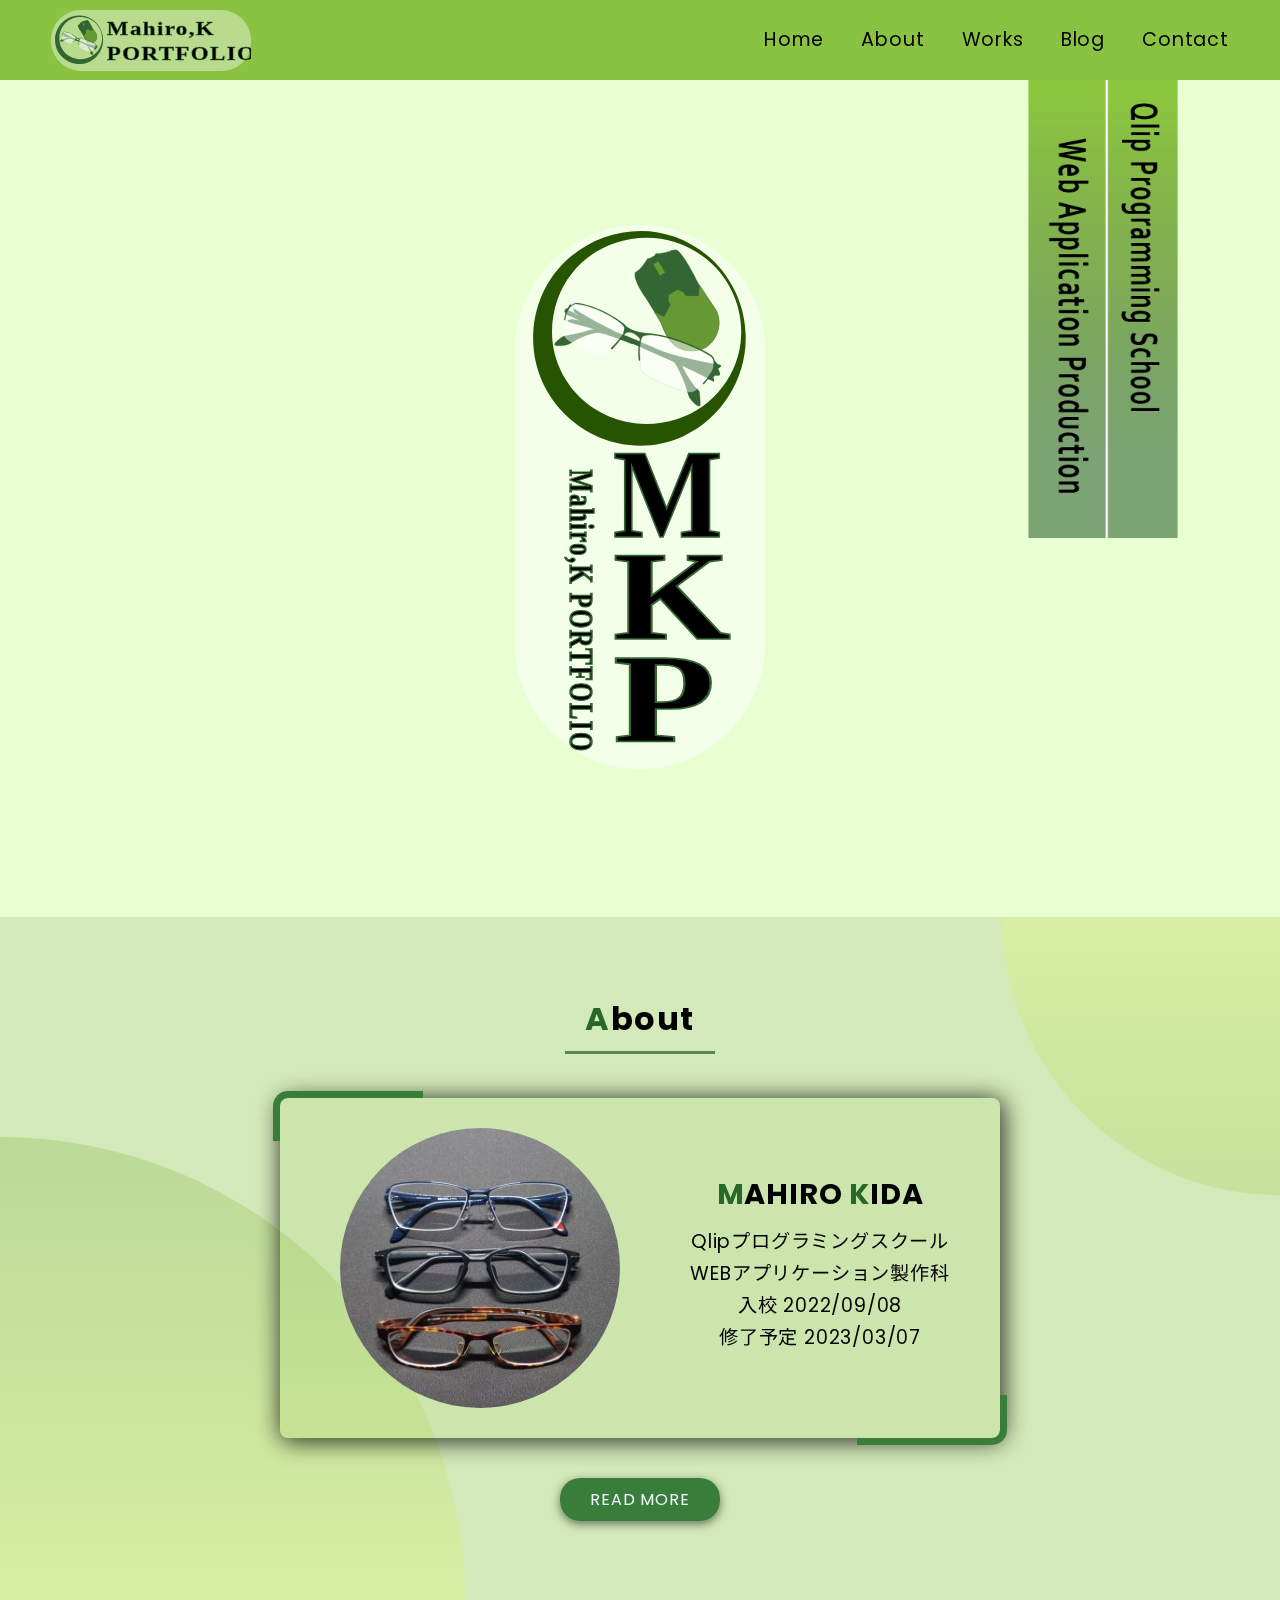
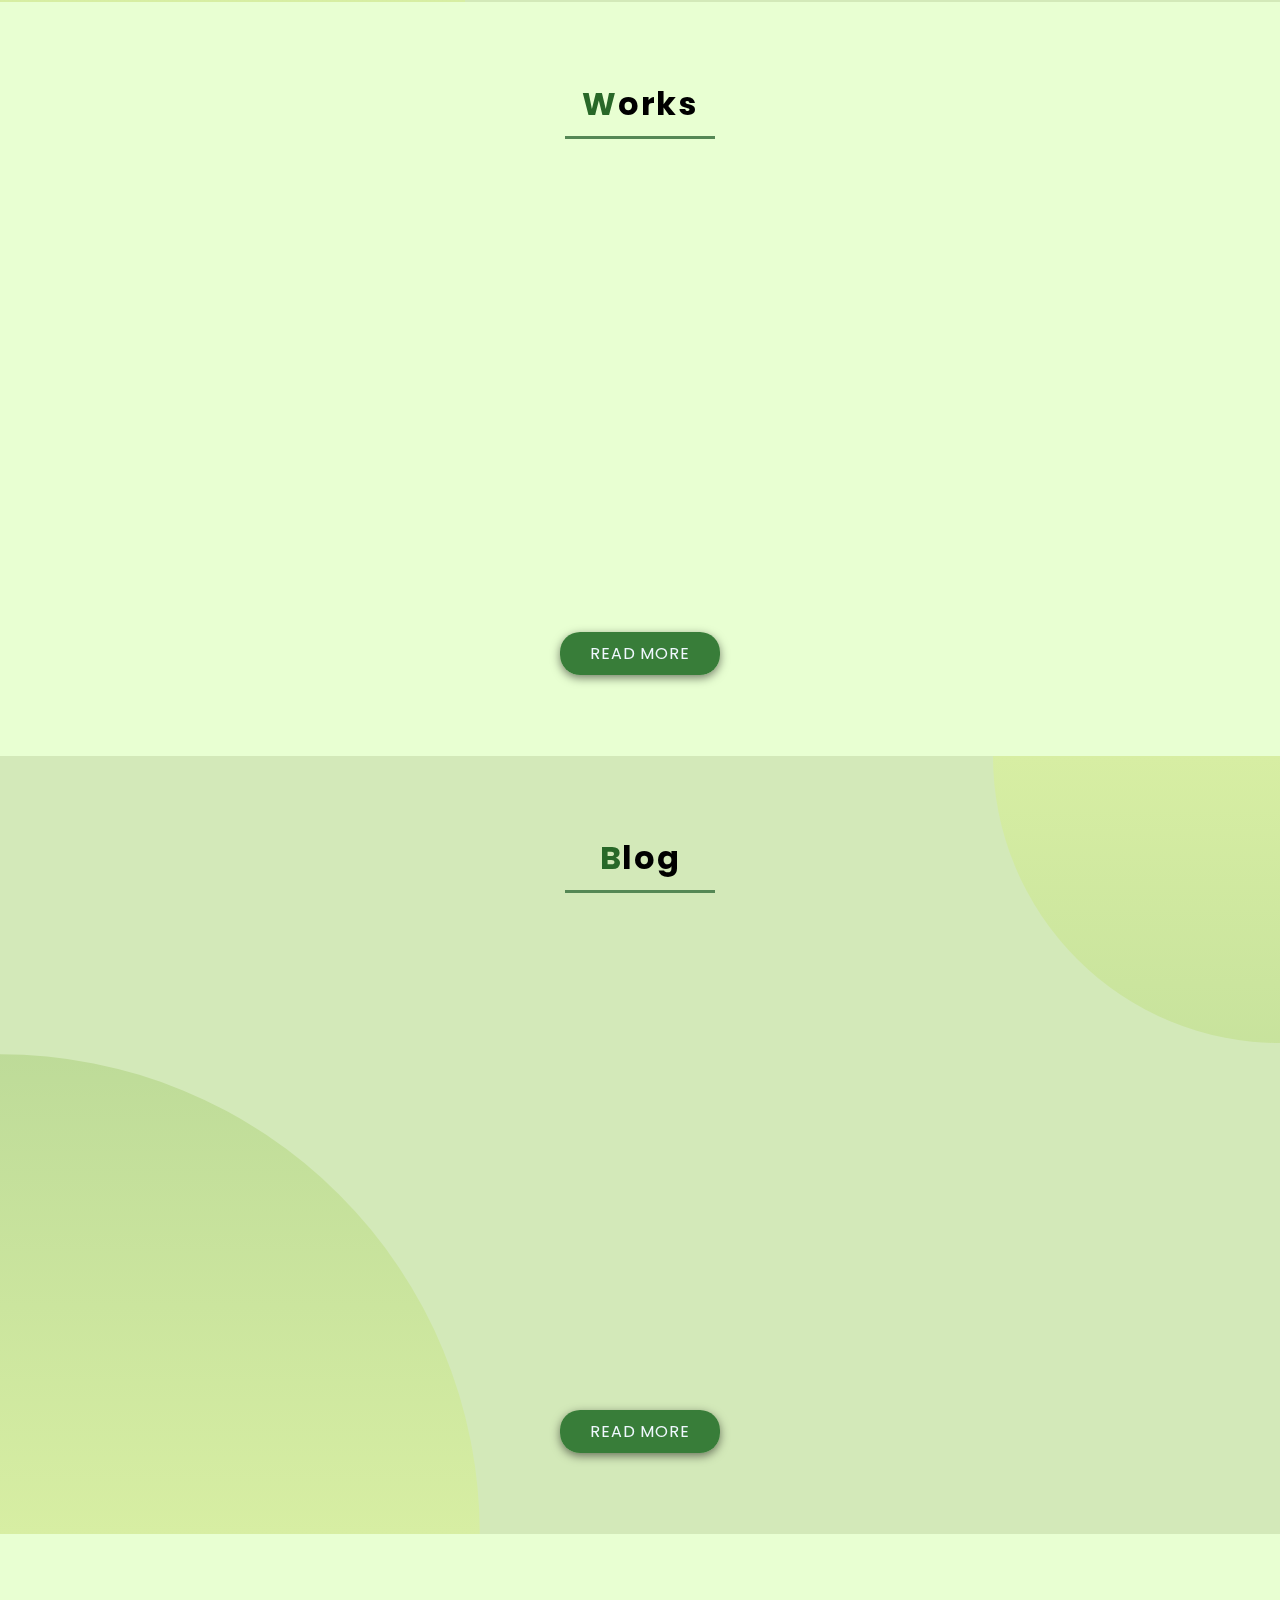
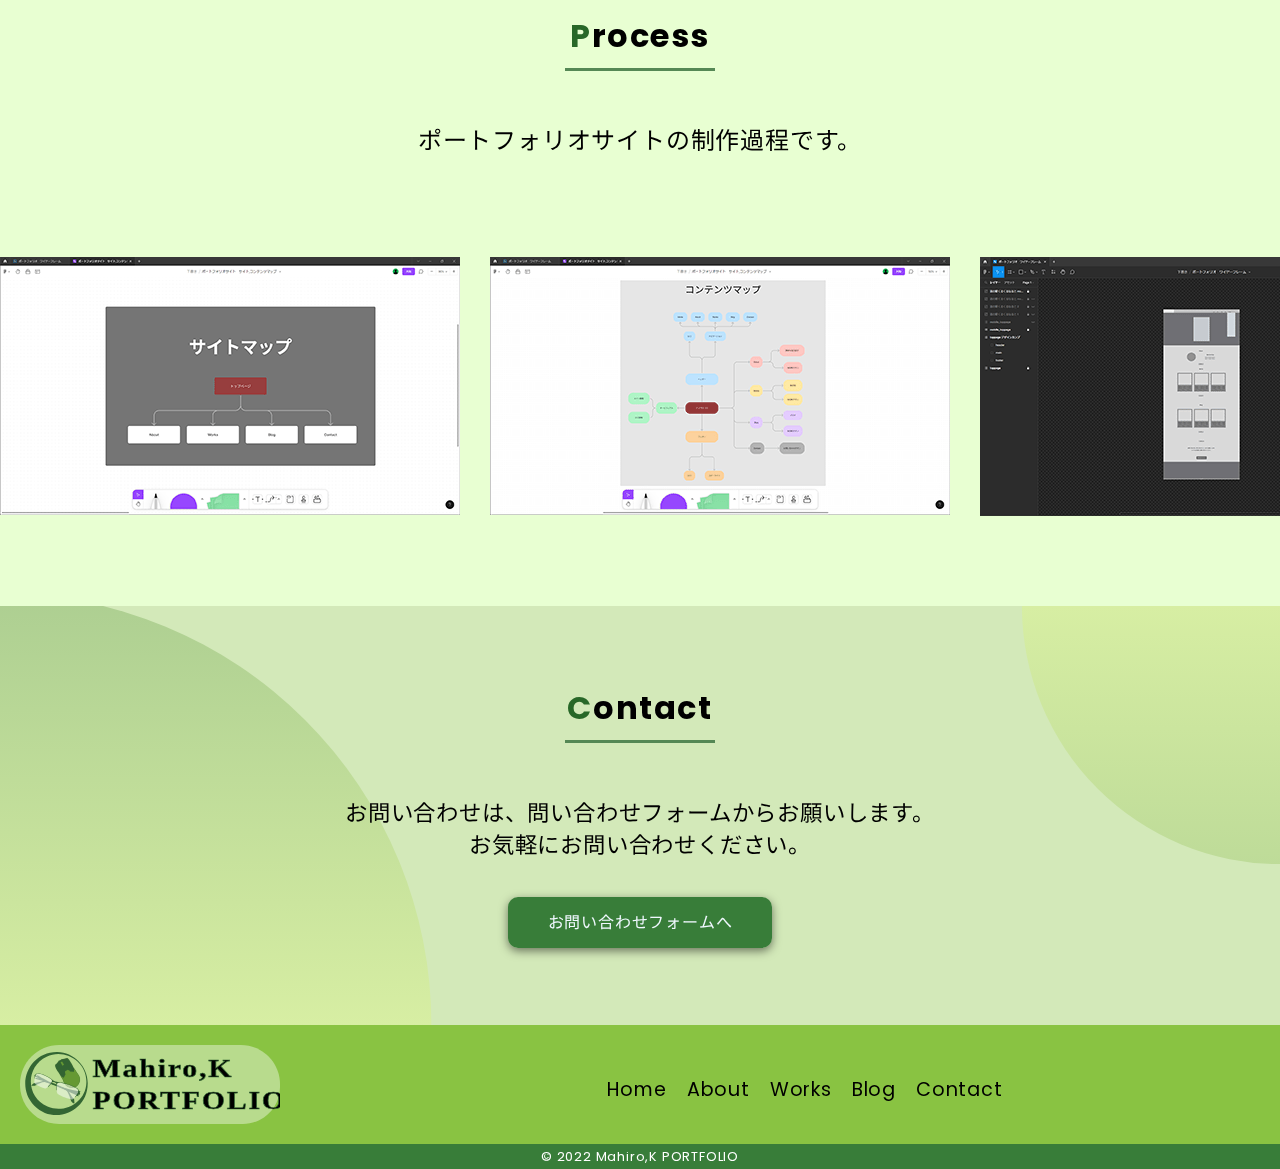
==== github_portfolio/index.html @ c5078388 "Add files via upload" ====
<!DOCTYPE html>
<html lang="ja">
  <head>
    <meta charset="UTF-8" />
    <meta http-equiv="X-UA-Compatible" content="IE=edge" />
    <meta name="viewport" content="width=device-width, initial-scale=1.0" />
    <title>Mahiro,K PORTFOLIO</title>
    <style>
      @import url("https://fonts.googleapis.com/css2?family=Noto+Sans+JP:wght@100;300;400;500;700&family=Poppins:wght@100;200;300;400;500;600;700&display=swap");
    </style>
    <link rel="preconnect" href="https://fonts.googleapis.com" />
    <link rel="preconnect" href="https://fonts.gstatic.com" crossorigin />
    <link
      href="https://fonts.googleapis.com/css2?family=Noto+Sans+JP:wght@100;300;400;500;700&family=Poppins:wght@100;200;300;400;500;600;700&display=swap"
      rel="stylesheet"
    />
    <link
      rel="apple-touch-icon"
      sizes="180x180"
      href="./img/favicon/apple-touch-icon.png"
    />
    <link
      rel="icon"
      type="image/png"
      sizes="32x32"
      href="./img/favicon/favicon-32x32.png"
    />
    <link
      rel="icon"
      type="image/png"
      sizes="16x16"
      href="./img/favicon/favicon-16x16.png"
    />
    <link rel="manifest" href="./img/favicon/site.webmanifest" />
    <link
      rel="mask-icon"
      href="./img/favicon/safari-pinned-tab.svg"
      color="#5bbad5"
    />
    <link rel="shortcut icon" href="./img/favicon/favicon.ico" />
    <meta name="msapplication-TileColor" content="#da532c" />
    <meta name="theme-color" content="#ffffff" />
    <script src="./js/smoothscroll.min.js"></script>
    <link rel="stylesheet" href="./css/reset.css" />
    <link rel="stylesheet" href="./css/common.css" />
  </head>

  <body>
    <div class="wrapper">
      <!-- ヘッダー -->
      <header class="header-area">
        <div class="header">
          <div class="header-inner flex">
            <h1 class="header-logo">
              <a href="./index.html">
                <img src="./img/pf-logo.svg" alt="Mahiro,K PORTFOLIO" />
              </a>
            </h1>

            <!-- ハンバーガーメニュー -->
            <div class="hamburger-menu">
              <input type="checkbox" id="menu-btn-check" />

              <label for="menu-btn-check" class="menu-btn"><span></span></label>

              <div class="menu-content">
                <ul>
                  <li><a href="./index.html">Home</a></li>
                  <li><a href="./html/about.html">About</a></li>
                  <li><a href="./html/works-catalog.html">Works</a></li>
                  <li><a href="./html/blog-catalog.html">Blog</a></li>
                  <li><a href="./html/contactform.html">Contact</a></li>
                </ul>
              </div>
            </div>

            <!-- ナヴィゲーション -->
            <nav class="header-nav">
              <ul class="nav flex">
                <li><a href="./index.html">Home</a></li>
                <li><a href="./html/about.html">About</a></li>
                <li><a href="./html/works-catalog.html">Works</a></li>
                <li><a href="./html/blog-catalog.html">Blog</a></li>
                <li><a href="./html/contactform.html">Contact</a></li>
              </ul>
            </nav>
          </div>
        </div>

        <!-- ページトップボタン -->
        <div class="home">
          <img src="./img/Top-btn@3x.png" alt="" />
        </div>
      </header>

      <!-- メイン -->
      <main class="main">
        <!-- ファーストビュー、キービジュアル -->
        <div class="hero-area">
          <img src="./img/hero-img/hero-img01.jpg" alt="キービジュアル01" />
          <img src="./img/hero-img/hero-img02.jpg" alt="キービジュアル02" />
          <img src="./img/hero-img/hero-img03.jpg" alt="キービジュアル03" />

          <h2 class="hero-logo">
            <img src="./img/pf-hero-logo.svg" alt="ヒーローロゴ" />
          </h2>

          <p class="hero-title">
            <img
              src="./img/pf-main-title@3x.png"
              alt="QlipプログラミングスクールWEBアプリケーション製作科"
            />
          </p>
        </div>

        <!-- アバウト -->
        <section class="about">
          <div class="inner position-relative-1">
            <h2 class="about-title"><span class="heading">A</span>bout</h2>
            <div class="about-content flex">
              <div>
                <img
                  src="./img/about-photo.JPG"
                  alt="自画像"
                  class="about-icon"
                />
              </div>

              <div class="about-me">
                <h3 class="name">
                  <span class="heading">M</span>AHIRO
                  <span class="heading">K</span>IDA
                </h3>
                <p class="about-text">
                  Qlipプログラミングスクール<br />
                  WEBアプリケーション製作科<br />
                  入校 2022/09/08 <br />
                  修了予定 2023/03/07
                </p>
              </div>
            </div>
            <div class="btn-area">
              <a href="./html/about.html" class="btn-primary">READ MORE</a>
            </div>
          </div>
        </section>

        <!-- ワークス -->
        <section class="works">
          <div class="inner position-relative-1">
            <h2 class="works-title"><span class="heading">W</span>orks</h2>
            <ul class="works-list flex">
              <li class="fade">
                <img src="./img/works01.png" alt="works01" />
                <h3 class="works-list_title">Facebookカバー制作</h3>
                <p class="works-list_description">
                  制作課題としてクリップ のFacebookカバーを制作しました。
                </p>
              </li>

              <li class="fade">
                <img src="./img/works02.png" alt="works02" />
                <h3 class="works-list_title">サイトロゴ制作</h3>
                <p class="works-list_description">
                  Adobe
                  Illustratorを使用してポートフォリオサイト用のロゴをデザインしました。
                </p>
              </li>

              <li class="fade">
                <img src="./img/coming_soon@250x250.jpg" alt="works03" />
                <h3 class="works-list_title">整数判定プログラム</h3>
                <p class="works-list_description">
                  Lorem ipsum dolor sit amet consectetur adipisicing elit.
                </p>
              </li>
            </ul>

            <div class="btn-area">
              <a href="./html/works-catalog.html" class="btn-primary"
                >READ MORE</a
              >
            </div>
          </div>
        </section>

        <!-- ブログ -->
        <section class="blog">
          <div class="inner position-relative-1">
            <h2 class="blog-title"><span class="heading">B</span>log</h2>
            <ul class="blog-list flex">
              <li class="fade">
                <a href="./html/blog/blog-01.html">
                  <img src="./img/blog-img@250x250.jpg" alt="blog01" />
                  <h3 class="blog-list_title">第3回朝礼</h3>
                  <p class="blog-list_description">
                    テーマ「身に着けたいWEBサイト技術」でCSSだけでスライドショー実装に挑戦しました。
                  </p>
                </a>
              </li>

              <li class="fade">
                <img src="./img/coming_soon@250x250.jpg" alt="blog02" />
                <h3 class="blog-list_title">Coming soon</h3>
                <p class="blog-list_description">
                  Lorem ipsum, dolor sit amet consectetur adipisicing elit.
                </p>
              </li>

              <li class="fade">
                <img src="./img/coming_soon@250x250.jpg" alt="blog03" />
                <h3 class="blog-list_title">Coming soon</h3>
                <p class="blog-list_description">
                  Lorem ipsum, dolor sit amet consectetur adipisicing elit.
                </p>
              </li>
            </ul>

            <div class="btn-area">
              <a href="./html/blog-catalog.html" class="btn-primary"
                >READ MORE</a
              >
            </div>
          </div>
        </section>

        <!-- プロセス -->
        <section class="process">
          <div class="process-inner position-relative-1">
            <h2 class="process-title"><span class="heading">P</span>rocess</h2>
            <p class="process-text">ポートフォリオサイトの制作過程です。</p>

            <div class="slide-area">
              <ul class="slide">
                <li class="slide-item">
                  <img
                    src="./img/process-img/process-img01.png"
                    alt="サイトマップ"
                  />
                </li>
                <li class="slide-item">
                  <img
                    src="./img/process-img/process-img02.png"
                    alt="コンテンツマップ"
                  />
                </li>
                <li class="slide-item">
                  <img
                    src="./img/process-img/process-img03.png"
                    alt="ワイヤーフレーム"
                  />
                </li>
                <li class="slide-item">
                  <img
                    src="./img/process-img/process-img04.png"
                    alt="サイトロゴ制作"
                  />
                </li>
                <li class="slide-item">
                  <img
                    src="./img/process-img/process-img05.png"
                    alt="デザインカンプ"
                  />
                </li>
                <li class="slide-item">
                  <img
                    src="./img/process-img/process-img06.png"
                    alt="コーディング"
                  />
                </li>
                <li class="slide-item">
                  <img
                    src="./img/process-img/process-img07.png"
                    alt="トップページ完成"
                  />
                </li>
              </ul>

              <ul class="slide">
                <li class="slide-item">
                  <img
                    src="./img/process-img/process-img01.png"
                    alt="サイトマップ"
                  />
                </li>
                <li class="slide-item">
                  <img
                    src="./img/process-img/process-img02.png"
                    alt="コンテンツマップ"
                  />
                </li>
                <li class="slide-item">
                  <img
                    src="./img/process-img/process-img03.png"
                    alt="ワイヤーフレーム"
                  />
                </li>
                <li class="slide-item">
                  <img
                    src="./img/process-img/process-img04.png"
                    alt="サイトロゴ制作"
                  />
                </li>
                <li class="slide-item">
                  <img
                    src="./img/process-img/process-img05.png"
                    alt="デザインカンプ"
                  />
                </li>
                <li class="slide-item">
                  <img
                    src="./img/process-img/process-img06.png"
                    alt="コーディング"
                  />
                </li>
                <li class="slide-item">
                  <img
                    src="./img/process-img/process-img07.png"
                    alt="トップページ完成"
                  />
                </li>
              </ul>
            </div>
          </div>
        </section>

        <!-- コンタクト -->
        <section class="contact">
          <div class="inner position-relative-1">
            <h2 class="contact-title"><span class="heading">C</span>ontact</h2>

            <p class="contact-text">
              お問い合わせは、問い合わせフォームからお願いします。<br />
              お気軽にお問い合わせください。
            </p>

            <div class="btn-area">
              <a href="./html/contactform.html" class="btn-contact">
                お問い合わせフォームへ
              </a>
            </div>
          </div>
        </section>
      </main>

      <!-- フッター -->
      <footer class="footer">
        <div class="footer-content">
          <div class="footer-nav">
            <ul>
              <li><a href="./index.html">Home</a></li>
              <li><a href="./html/about.html">About</a></li>
              <li><a href="./html/works-catalog.html">Works</a></li>
              <li><a href="./html/blog-catalog.html">Blog</a></li>
              <li><a href="./html/contactform.html">Contact</a></li>
            </ul>
          </div>

          <div class="footer-logo">
            <img src="./img/pf-logo.svg" alt="ロゴ" />
          </div>
        </div>

        <div class="cr">
          <small>© 2022 Mahiro,K PORTFOLIO</small>
        </div>
      </footer>
    </div>

    <script src="./js/vanilla-tilt.min.js"></script>
    <script>
      VanillaTilt.init(document.querySelector(".about-content"), {
        max: 15,
        speed: 400,
        glare: true,
        "max-glare": 1,
      });
    </script>
    <script src="./js/index.js"></script>
  </body>
</html>
---- github_portfolio/css/common.css ----
@charset "utf-8";

html {
  font-family: "Segoe UI", "Poppins", "Noto Sans JP", sans-serif;
  font-size: 1rem;
  line-height: 1.5rem;
  letter-spacing: 0.05rem;
}

body {
  background-color: rgb(232, 255, 210);
}

.wrapper {
  width: 100%;
}

img {
  max-width: 100%;
  height: auto;
}

/* インナーレイアウト */
.header-inner {
  max-width: 1440px;
  margin: 0 auto;
}

.inner {
  max-width: 1280px;
  margin: 0 auto;
  min-height: 10vh;
}

.process-inner {
  width: 100%;
  overflow: hidden;
}

/* ヘッダーレイアウト */
.header-area {
  width: 100%;
  height: 60px;
  background: rgb(137, 195, 65);
}

.header {
  width: 100%;
  height: 60px;
  padding: 10px 4%;
  margin: 0 auto;
}

.header-nav {
  display: none;
}

.header-logo {
  width: 150px;
  flex-shrink: 0;
}

/* ハンバーガーメニュー */
.menu-btn {
  position: fixed;
  top: 10px;
  right: 10px;
  display: flex;
  width: 40px;
  height: 40px;
  justify-content: center;
  align-items: center;
  z-index: 99;
  background-color: rgba(255, 255, 255, 0.5);
  border-radius: 8px;
}

.menu-btn span,
.menu-btn span::before,
.menu-btn span::after {
  content: "";
  display: block;
  height: 3px;
  width: 25px;
  background-color: #000;
  position: absolute;
  transition: 0.4s;
}

.menu-btn span::before {
  top: 8px;
}

.menu-btn span::after {
  bottom: 8px;
}

#menu-btn-check {
  display: none;
}

#menu-btn-check:checked ~ .menu-btn span {
  background-color: rgba(255, 255, 255, 0);
}

#menu-btn-check:checked ~ .menu-btn span::before {
  top: 0;
  transform: rotate(45deg);
}

#menu-btn-check:checked ~ .menu-btn span::after {
  bottom: 0;
  transform: rotate(-45deg);
}

/* ハンバーガーメニューリスト */
#menu-btn-check:checked ~ .menu-content {
  right: 0;
}

.menu-content {
  width: 100%;
  height: 100%;
  position: fixed;
  top: 0;
  right: -100%;
  z-index: 90;
  background-color: #64aa3c;
  transition: 0.4s;
}

.menu-content ul {
  height: 100%;
  display: flex;
  flex-direction: column;
  justify-content: center;
  gap: 20px;
}

.menu-content li {
  text-align: center;
  line-height: 2.5rem;
  border-bottom: 1px solid #000;
  list-style: none;
}

.menu-content a {
  display: block;
  width: 100%;
  font-size: 1.2rem;
  box-sizing: border-box;
  color: #000;
  text-decoration: none;
  position: relative;
}

.menu-content a::after {
  content: "";
  width: 7px;
  height: 7px;
  border-top: 1px solid #000;
  border-right: 1px solid #000;
  transform: rotate(45deg);
  position: absolute;
  right: 11px;
  top: 16px;
}

@media screen and (min-width: 769px) {
  .header-area {
    height: 80px;
  }

  .header {
    height: 80px;
  }

  .header .flex {
    gap: 4%;
    align-items: center;
  }

  .header-logo {
    width: 200px;
  }

  .hamburger-menu {
    display: none;
  }

  .header-nav {
    display: block;
    flex-grow: 1;
  }

  .nav {
    justify-content: flex-end;
  }

  .nav li a {
    font-size: 1.2rem;
    font-weight: 400;
  }
}

/* メインレイアウト */
.main {
  width: 100%;
}

.about,
.works,
.blog,
.process,
.contact {
  text-align: center;
  padding: 10vh 0;
  position: relative;
}

.about,
.blog,
.contact {
  background-color: #d3e9b9;
  z-index: 0;
}

/* 背景の丸丸円 */
.about::before,
.blog::before,
.contact::before {
  content: "";
  position: absolute;
  top: 0;
  left: 0;
  width: 100%;
  height: 100%;
  background: linear-gradient(
    to top,
    rgb(215, 238, 163),
    rgb(137, 182, 107, 0.5)
  );
  clip-path: circle(45.3% at 0% 100%);
}

.about::after,
.blog::after,
.contact::after {
  content: "";
  position: absolute;
  bottom: 0;
  right: 0;
  width: 100%;
  height: 100%;
  background: linear-gradient(
    to bottom,
    rgb(215, 238, 163),
    rgb(137, 182, 107, 0.5)
  );
  clip-path: circle(27.1% at 100% 0%);
}
/* ------------------ */

h2[class*="title"] {
  width: 150px;
  letter-spacing: 0.1rem;
  font-size: 2rem;
  font-weight: bold;
  margin: 0 auto;
  border-bottom: 3px solid rgba(255, 255, 255, 0);
  transition: 0.1s;
}

h2[class*="title"]::after {
  display: inline-block;
  content: "";
  width: 100%;
  border-bottom: 3px solid #585;
}

h3[class*="title"] {
  margin-top: 10px;
  font-size: 1.2rem;
  font-weight: bold;
  border-bottom: 3px solid #585;
}

p[class*="description"] {
  margin-top: 10px;
  text-align: start;
}

.heading {
  color: rgb(40, 104, 40);
}

/* aboutレイアウト*/

.about-content {
  max-width: 300px;
  flex-direction: column;
  justify-content: center;
  align-items: center;
  padding: 20px;
  margin: 40px auto;
  gap: 30px;
  position: relative;
  background: rgba(137, 195, 65, 0.1);
  box-shadow: 2px 2px 25px rgba(0, 0, 0, 0.5), 2px 2px 25px rgba(0, 0, 0, 0.5);
  border-radius: 8px;
}

/* 括弧部分 */
.about-content::before,
.about-content::after {
  content: "";
  width: 150px;
  height: 50px;
  position: absolute;
}

.about-content::before {
  border-top: 7px solid #387d39;
  border-left: 7px solid #387d39;
  top: -7px;
  left: -7px;
  border-top-left-radius: 15px;
}

.about-content::after {
  border-bottom: 7px solid #387d39;
  border-right: 7px solid #387d39;
  bottom: -7px;
  right: -7px;
  border-bottom-right-radius: 15px;
}
/* --------------------------- */

.about-icon {
  width: 200px;
  border-radius: 50%;
  padding: 10px;
}

.name {
  font-size: 1.8rem;
  font-weight: bold;
}

.about-text {
  font-size: 1rem;
  line-height: 2rem;
  margin-top: 20px;
}

@media screen and (min-width: 769px) {
  .about-icon {
    width: 300px;
  }

  .about-content {
    max-width: 720px;
    flex-direction: row;
  }

  .about-me {
    padding-left: 30px;
  }

  .about-text {
    font-size: 1.2rem;
    line-height: 2rem;
    margin-top: 20px;
  }
}

/* worksレイアウト */
.works-list {
  max-width: 320px;
  padding: 40px 0;
  margin: 0 auto;
  justify-content: center;
  flex-wrap: wrap;
  gap: 20px;
  row-gap: 50px;
}

@media screen and (min-width: 680px) {
  .works-list {
    max-width: 520px;
    justify-content: flex-start;
  }
}

@media screen and (min-width: 1024px) {
  .works-list {
    max-width: 980px;
    justify-content: space-evenly;
  }
}

.works-list > li {
  width: 250px;
  background-color: #9edd8f;
  border-top: 1px solid rgba(255, 255, 255, 0.5);
  border-left: 1px solid rgba(255, 255, 255, 0.5);
  border-radius: 15px;
  box-shadow: 7px 7px 25px rgba(0, 0, 0, 0.5), 7px 7px 25px rgba(0, 0, 0, 0.5);
  background: rgba(137, 195, 65, 0.1);
  backdrop-filter: blur(5px);
  padding: 10px;
}

.works-list > li img {
  box-shadow: 2px 2px 10px rgba(0, 0, 0, 0.3);
  border-radius: 25% 0 25% 0;
}

/* blogレイアウト */
.blog-list {
  max-width: 320px;
  padding: 40px 0;
  margin: 0 auto;
  justify-content: center;
  flex-wrap: wrap;
  gap: 20px;
  row-gap: 50px;
}

@media screen and (min-width: 680px) {
  .blog-list {
    max-width: 520px;
    justify-content: flex-start;
  }
}

@media screen and (min-width: 1024px) {
  .blog-list {
    max-width: 980px;
    justify-content: space-evenly;
  }
}

.blog-list > li {
  width: 250px;
  background-color: #9edd8f;
  border-top: 1px solid rgba(255, 255, 255, 0.5);
  border-left: 1px solid rgba(255, 255, 255, 0.5);
  border-radius: 15px;
  box-shadow: 7px 7px 25px rgba(0, 0, 0, 0.5), 7px 7px 25px rgba(0, 0, 0, 0.5);
  background: rgba(137, 195, 65, 0.1);
  backdrop-filter: blur(5px);
  padding: 10px;
}

.blog-list > li img {
  box-shadow: 2px 2px 10px rgba(0, 0, 0, 0.3);
  border-radius: 2rem;
}

/* processレイアウト */
.process-text {
  width: 80%;
  margin: 0 auto;
  font-size: 0.8rem;
  line-height: 2rem;
  padding-top: 50px;
}

@media screen and (min-width: 641px) {
  .process-text {
    font-size: 1.5rem;
  }
}

.slide-area {
  width: 100%;
  margin: 100px auto 0;
  display: flex;
  align-items: center;
}

.slide-area:hover .slide {
  animation-play-state: paused;
}

.slide {
  display: flex;
  animation: slider 24s infinite linear 0s both;
}

.slide-item {
  width: 260px;
  margin-right: 30px;
  transition: all 0.2s;
}

.slide-item:hover {
  opacity: 0.9;
  transform: translateY(-20px) scale(1.1);
  box-shadow: 5px 5px 10px rgba(0, 0, 0, 0.5), 5px 5px 15px rgba(0, 0, 0, 0.5);
}

/* 横スクロールアニメーション(無限スライダー) */
@keyframes slider {
  0% {
    transform: translateX(0);
  }
  100% {
    transform: translateX(-100%);
  }
}
/**********/

@media screen and (min-width: 680px) {
  .slide-item {
    width: 360px;
  }
}

@media screen and (min-width: 1024px) {
  .slide-item {
    width: 460px;
  }
}
/*  */

/* contactレイアウト */

.contact-text {
  width: 80%;
  margin: 0 auto;
  font-size: 0.7rem;
  line-height: 2rem;
  padding-top: 50px;
}

@media screen and (min-width: 641px) {
  .contact-text {
    font-size: 1.4rem;
  }
}

/* footerレイアウト */
.footer {
  width: 100%;
  /* background-color: #262; */
  background-color: #387d39;
  background-color: #89c342;
  text-align: center;
}

.footer-area {
  flex-direction: column-reverse;
  align-items: center;
  justify-content: center;
}

.footer-logo {
  width: 200px;
  padding: 20px;
  margin: 0 auto;
}

.footer-nav {
  width: 100%;
}

.footer-nav ul {
  padding: 10px 10px 0;
}

.footer-nav li {
  line-height: 2.5rem;
  border-bottom: 1px solid #000;
}

.footer-nav a {
  display: block;
  width: 100%;
  font-size: 1.2rem;
  font-weight: 400;
}

.cr {
  margin: 0 auto;
  background-color: #387d39;
  color: #fff;
}

@media screen and (min-width: 769px) {
  .footer-content {
    display: flex;
    flex-direction: row-reverse;
    align-items: center;
  }

  .footer-logo {
    width: 300px;
    flex-shrink: 0;
    /* margin: 0; */
  }

  .footer-nav ul {
    display: flex;
    justify-content: flex-start;
    gap: 20px;
  }

  .footer-nav li {
    border: none;
  }
}

@media screen and (min-width: 980px) {
  .footer-nav ul {
    justify-content: center;
    padding-left: 4%;
  }
}

/*----- モジュール部分 -----*/

/* ページトップボタン */
.home {
  width: 40px;
  position: fixed;
  z-index: 80;
  right: 2%;
  bottom: 10px;
  border-radius: 16px;
  opacity: 0;
  filter: blur(2px);
  transition: all 0.6s ease;
  transform: translateY(5px);
}

@media screen and (min-width: 680px) {
  .home {
    width: 50px;
    bottom: 20px;
  }
}

/* ページトップボタンアニメーション */
.home.show {
  opacity: 1;
  filter: blur(0);
  transition: all 0.6s ease;
  transform: translateY(0px);
}

/* ボタン部分 */
.btn-area {
  max-width: 300px;
  margin: 50px auto 0;
  font-weight: 400;
}

.btn-primary {
  padding: 10px 30px;
  background-color: #387d39;
  color: aliceblue;
  border-radius: 20px;
  box-shadow: 0px 3px 10px rgba(0, 0, 0, 0.5);
  transition: all 0.3s;
}

.btn-contact {
  padding: 14px 40px;
  background-color: #387d39;
  color: aliceblue;
  border-radius: 10px;
  box-shadow: 0px 3px 10px rgba(0, 0, 0, 0.5);
  transition: all 0.3s;
}

.btn-primary:hover,
.btn-contact:hover {
  opacity: 0.8;
  box-shadow: none;
  transform: translateY(2px);
}

/* ヒーロー部分 */

/* フェードスライドショー */
.hero-area {
  position: relative;
  width: 100%;
  height: 60vh;
  overflow: hidden;
}

.hero-area > img {
  position: relative;
  width: 100%;
  height: inherit;
  object-fit: cover;
  opacity: 0;
  animation: slide 24s ease infinite;
}

.hero-area > img:nth-child(2) {
  transform: translateY(-100%);
  animation-delay: 8s;
}

.hero-area > img:nth-child(3) {
  transform: translateY(-200%);
  animation-delay: 16s;
}

@keyframes slide {
  0%,
  100% {
    opacity: 0;
  }
  10% {
    opacity: 1;
  }
  28% {
    opacity: 1;
  }
  38% {
    opacity: 0;
  }
}

.hero-logo {
  width: 120px;
  position: absolute;
  top: 50%;
  left: 50%;
  transform: translate(-50%, -50%);
}

.hero-title {
  width: 70px;
  position: absolute;
  top: 0;
  right: 8%;
}

@media screen and (min-width: 560px) {
  .hero-area,
  .hero-area > img {
    height: 60vh;
  }

  .hero-logo {
    width: 150px;
  }

  .hero-title {
    width: 100px;
  }
}

@media screen and (min-width: 831px) {
  .hero-area,
  .hero-area > img {
    height: 80vh;
  }
}

@media screen and (min-width: 1025px) {
  .hero-area,
  .hero-area > img {
    height: 93vh;
  }

  .hero-logo {
    width: 250px;
  }

  .hero-title {
    width: 150px;
  }
}

/* -----ユーティリティクラス----- */
.flex {
  display: flex;
}

/* 背景の丸より上に */
.position-relative-1 {
  position: relative;
  z-index: 1;
}

/* 全体のアニメーション */
.fade.hidden {
  opacity: 0;
  filter: blur(3px);
  transition: 1s ease;
  transform: translateY(30px) rotateY(180deg);
}

.fade.show {
  opacity: 1;
  filter: blur(0);
  transition: 1s ease;
  transform: translateY(0px) rotateY(0deg);
}
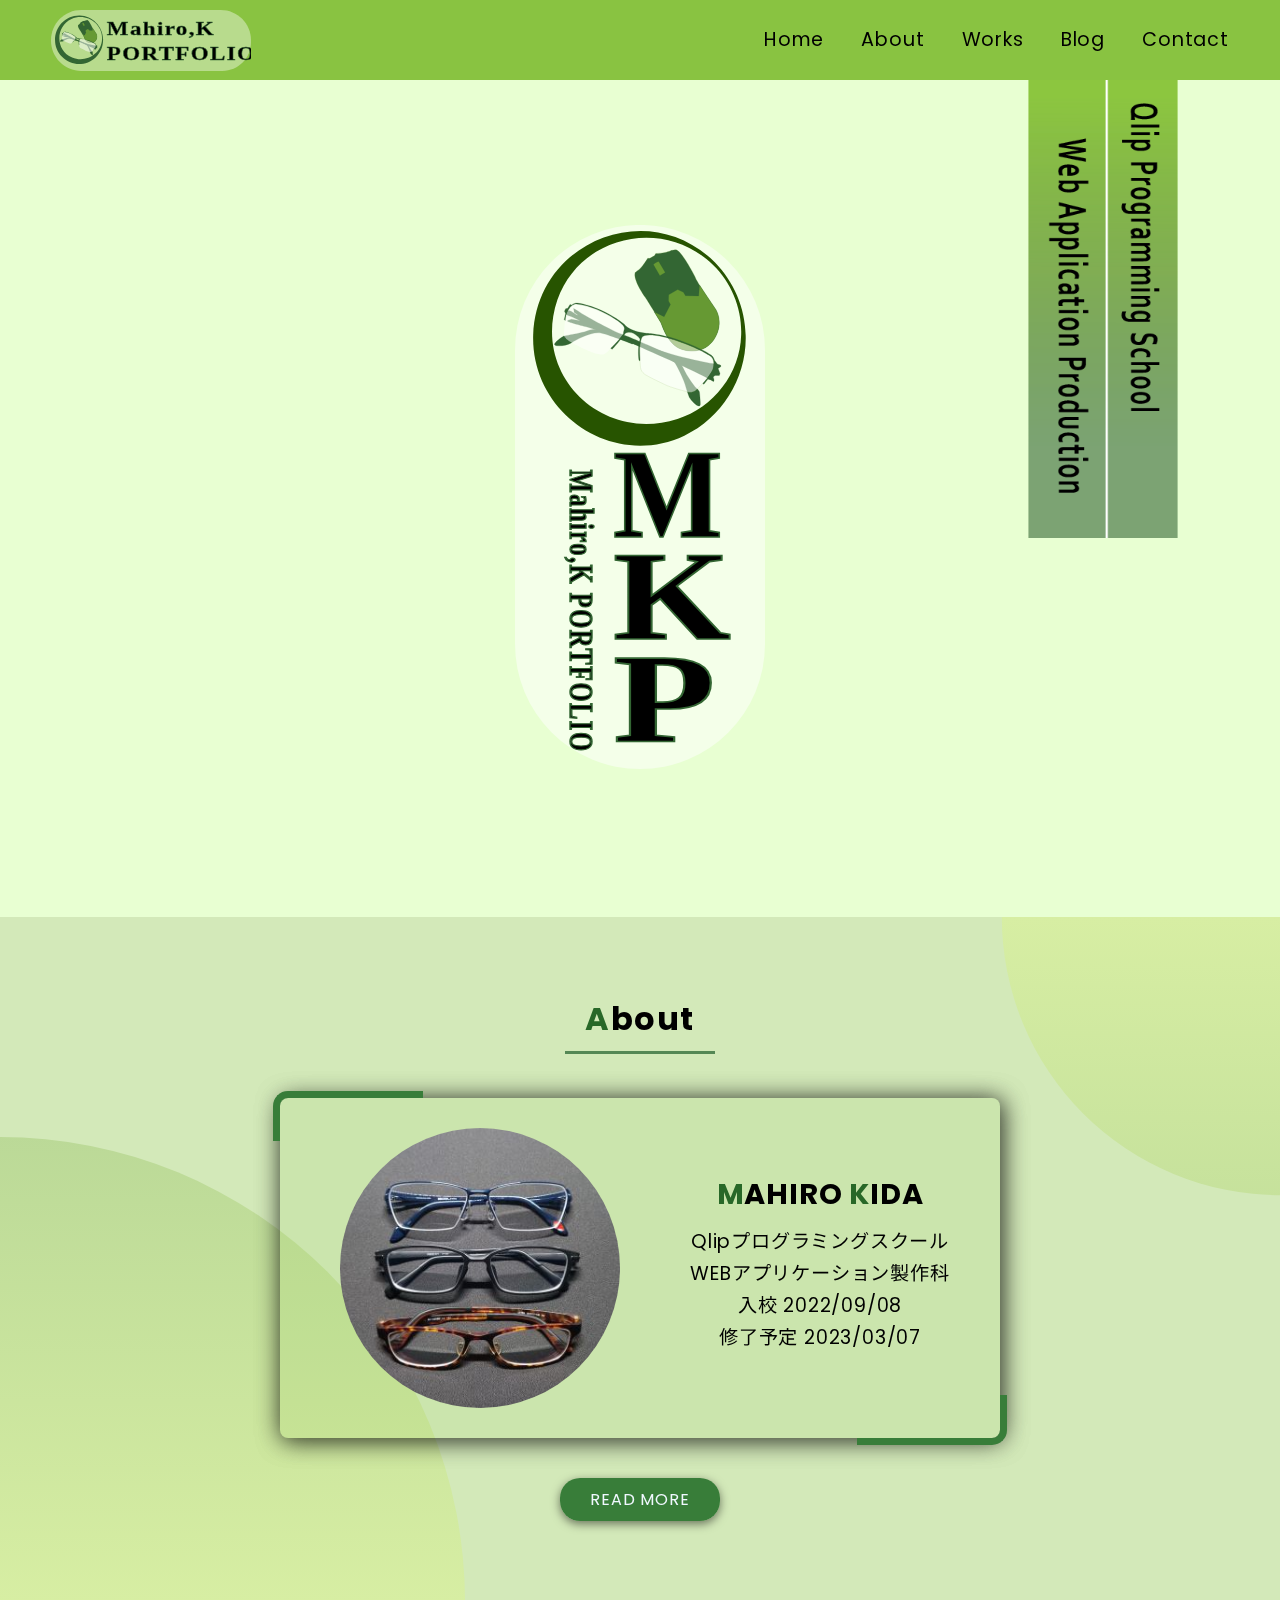
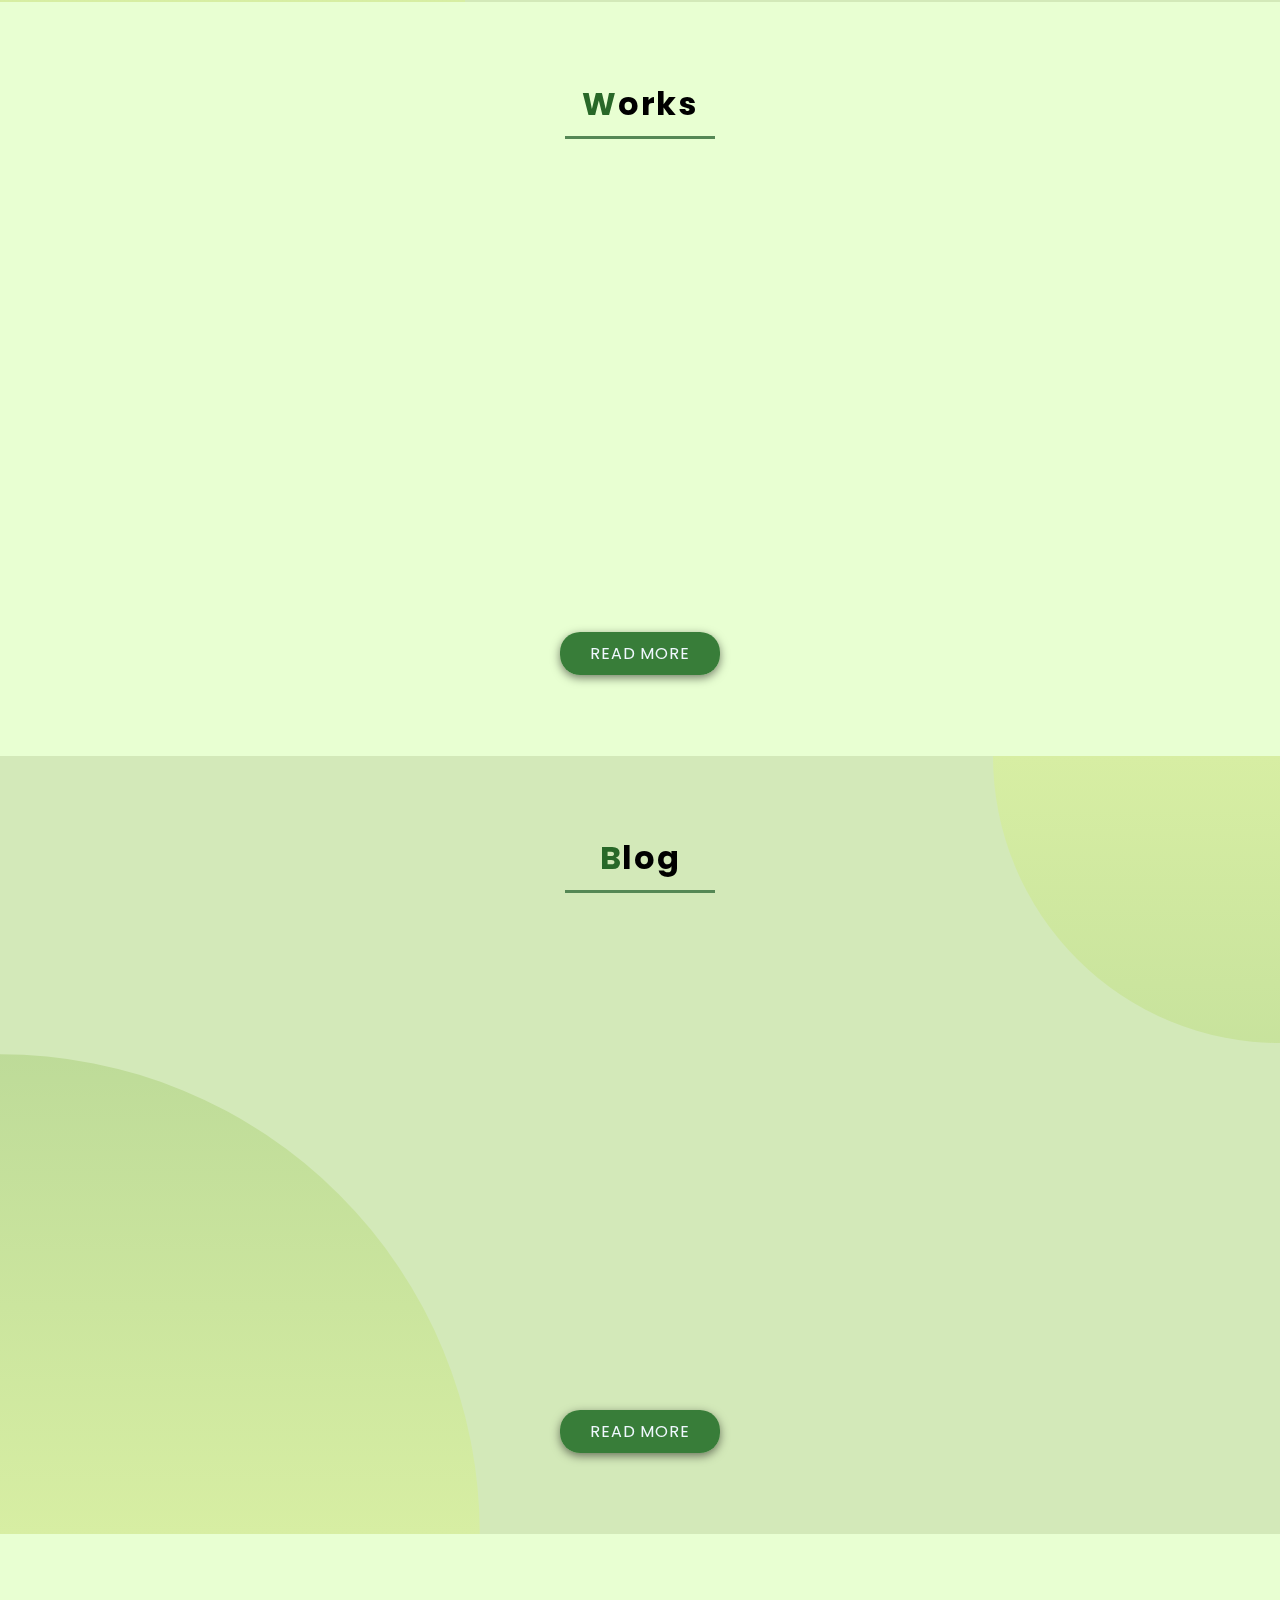
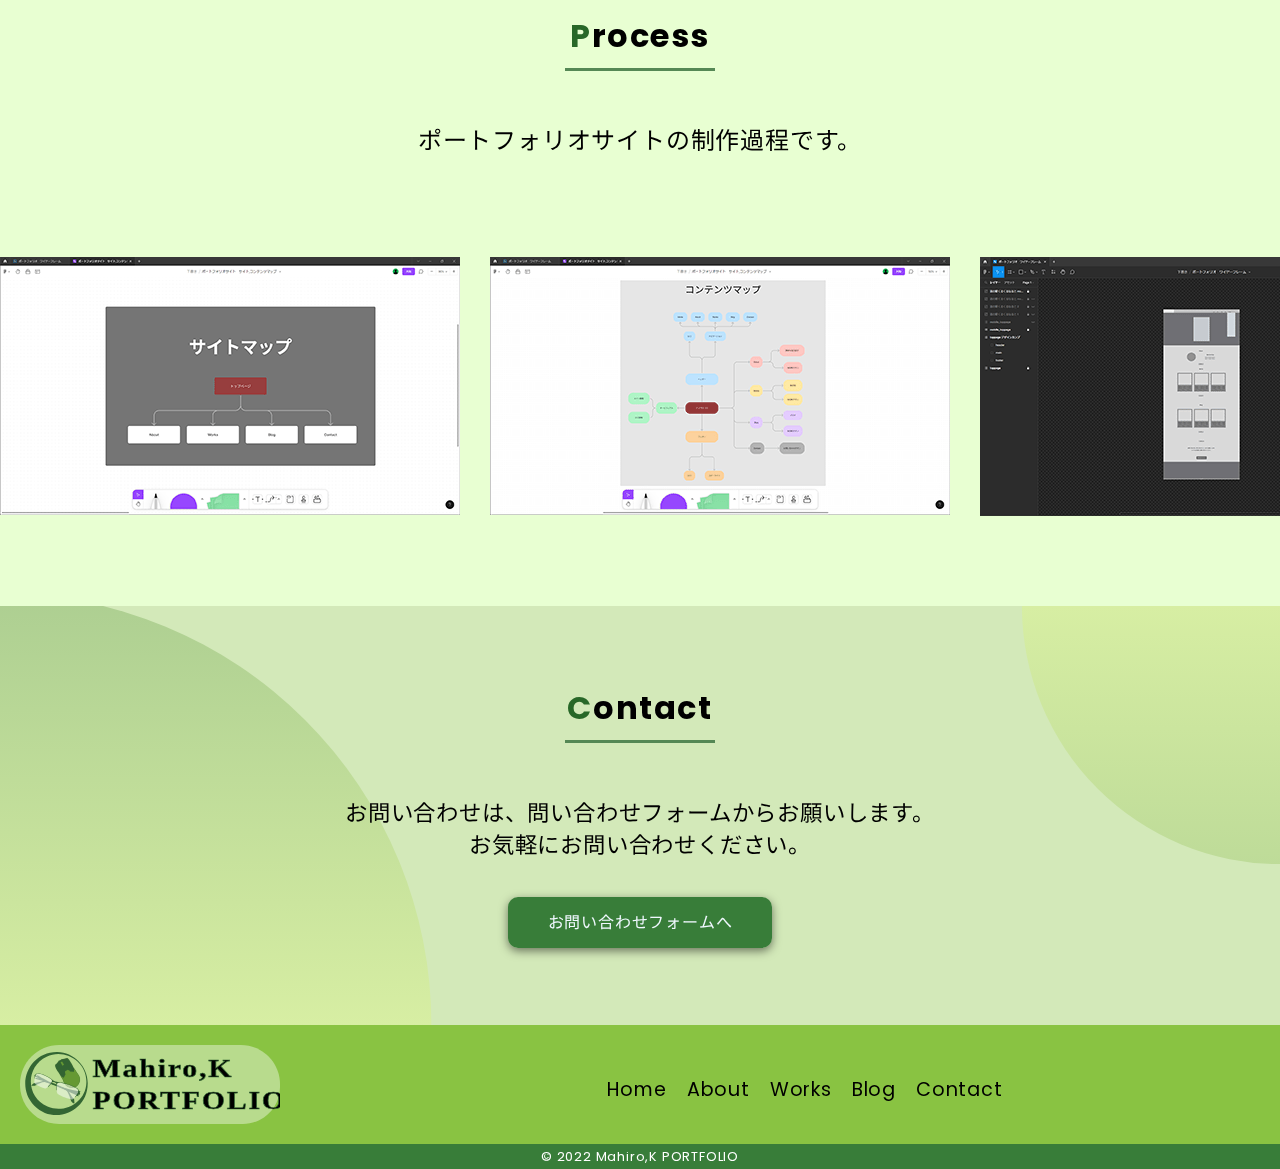
==== commit f37e750b: "Update index.html" ====
--- a/github_portfolio/index.html
+++ b/github_portfolio/index.html
@@ -367,15 +367,6 @@
       </footer>
     </div>
 
-    <script src="./js/vanilla-tilt.min.js"></script>
-    <script>
-      VanillaTilt.init(document.querySelector(".about-content"), {
-        max: 15,
-        speed: 400,
-        glare: true,
-        "max-glare": 1,
-      });
-    </script>
     <script src="./js/index.js"></script>
   </body>
 </html>
